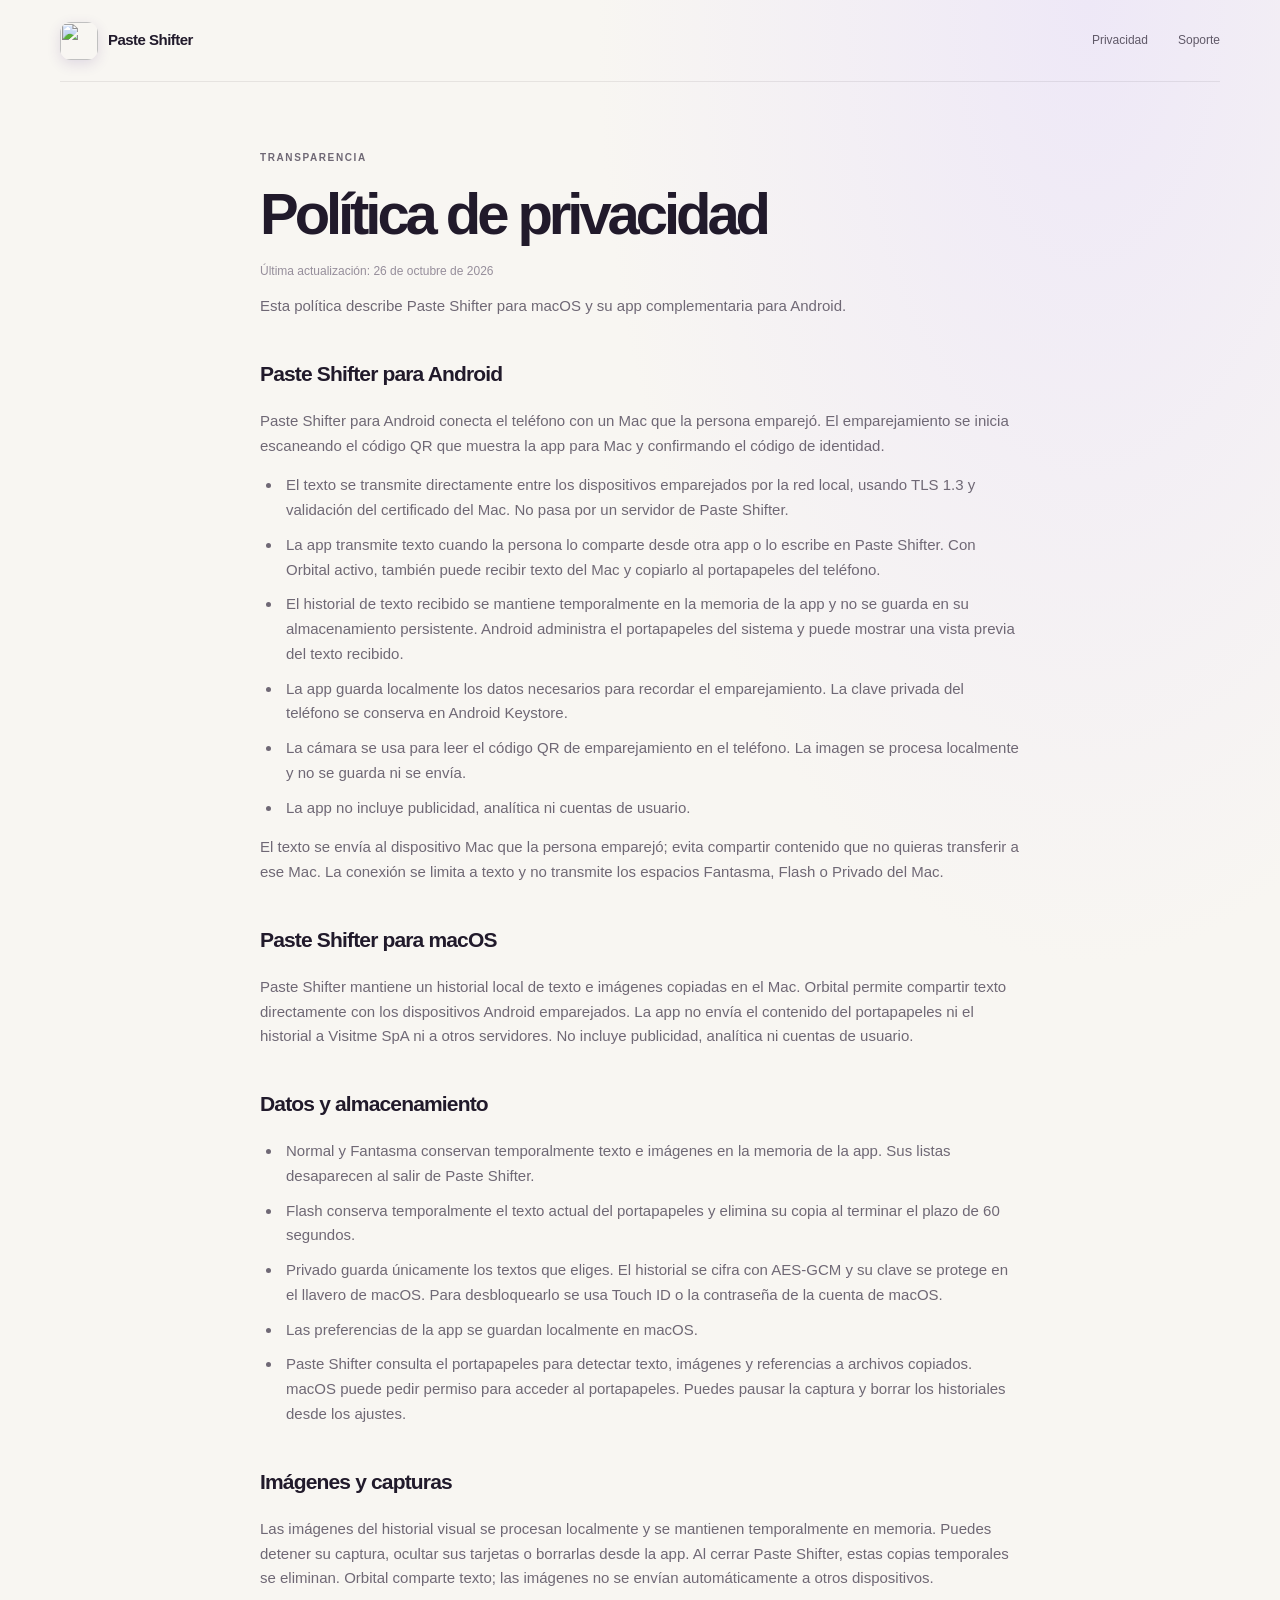
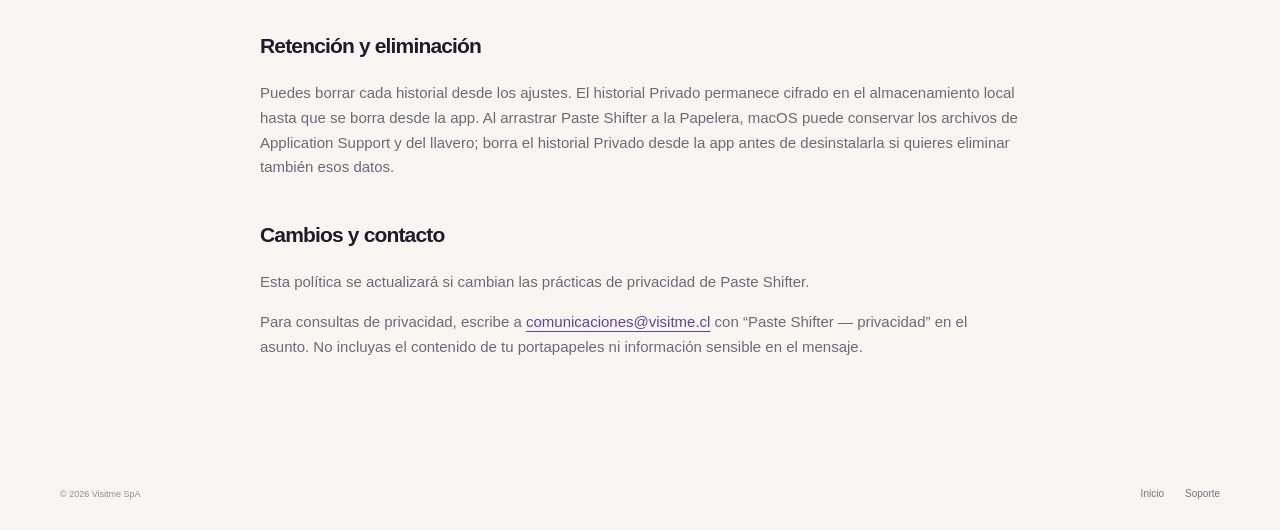
==== Store/Site/privacy.html @ 39680050 "Refresh landing with Orbital and visual clipboard features" ====
<!doctype html>
<html lang="es">
<head>
  <meta charset="utf-8">
  <meta name="viewport" content="width=device-width, initial-scale=1">
  <meta name="description" content="Política de privacidad de Paste Shifter para macOS y Android.">
  <title>Privacidad — Paste Shifter</title>
  <link rel="stylesheet" href="legacy.css">
</head>
<body>
  <header class="shell nav"><a class="brand" href="./"><img src="assets/paste-shifter-icon.png" alt="" width="38" height="38"><span>Paste Shifter</span></a><nav aria-label="Navegación principal"><a href="privacy.html" aria-current="page">Privacidad</a><a href="support.html">Soporte</a></nav></header>
  <main class="shell document">
    <p class="eyebrow">Transparencia</p>
    <h1>Política de privacidad</h1>
    <p class="updated">Última actualización: 26 de octubre de 2026</p>
    <p>Esta política describe Paste Shifter para macOS y su app complementaria para Android.</p>
    <h2>Paste Shifter para Android</h2>
    <p>Paste Shifter para Android conecta el teléfono con un Mac que la persona emparejó. El emparejamiento se inicia escaneando el código QR que muestra la app para Mac y confirmando el código de identidad.</p>
    <ul>
      <li>El texto se transmite directamente entre los dispositivos emparejados por la red local, usando TLS 1.3 y validación del certificado del Mac. No pasa por un servidor de Paste Shifter.</li>
      <li>La app transmite texto cuando la persona lo comparte desde otra app o lo escribe en Paste Shifter. Con Orbital activo, también puede recibir texto del Mac y copiarlo al portapapeles del teléfono.</li>
      <li>El historial de texto recibido se mantiene temporalmente en la memoria de la app y no se guarda en su almacenamiento persistente. Android administra el portapapeles del sistema y puede mostrar una vista previa del texto recibido.</li>
      <li>La app guarda localmente los datos necesarios para recordar el emparejamiento. La clave privada del teléfono se conserva en Android Keystore.</li>
      <li>La cámara se usa para leer el código QR de emparejamiento en el teléfono. La imagen se procesa localmente y no se guarda ni se envía.</li>
      <li>La app no incluye publicidad, analítica ni cuentas de usuario.</li>
    </ul>
    <p>El texto se envía al dispositivo Mac que la persona emparejó; evita compartir contenido que no quieras transferir a ese Mac. La conexión se limita a texto y no transmite los espacios Fantasma, Flash o Privado del Mac.</p>
    <h2>Paste Shifter para macOS</h2>
    <p>Paste Shifter mantiene un historial local de texto e imágenes copiadas en el Mac. Orbital permite compartir texto directamente con los dispositivos Android emparejados. La app no envía el contenido del portapapeles ni el historial a Visitme SpA ni a otros servidores. No incluye publicidad, analítica ni cuentas de usuario.</p>
    <h2>Datos y almacenamiento</h2>
    <ul>
      <li>Normal y Fantasma conservan temporalmente texto e imágenes en la memoria de la app. Sus listas desaparecen al salir de Paste Shifter.</li>
      <li>Flash conserva temporalmente el texto actual del portapapeles y elimina su copia al terminar el plazo de 60 segundos.</li>
      <li>Privado guarda únicamente los textos que eliges. El historial se cifra con AES-GCM y su clave se protege en el llavero de macOS. Para desbloquearlo se usa Touch ID o la contraseña de la cuenta de macOS.</li>
      <li>Las preferencias de la app se guardan localmente en macOS.</li>
      <li>Paste Shifter consulta el portapapeles para detectar texto, imágenes y referencias a archivos copiados. macOS puede pedir permiso para acceder al portapapeles. Puedes pausar la captura y borrar los historiales desde los ajustes.</li>
    </ul>
    <h2>Imágenes y capturas</h2><p>Las imágenes del historial visual se procesan localmente y se mantienen temporalmente en memoria. Puedes detener su captura, ocultar sus tarjetas o borrarlas desde la app. Al cerrar Paste Shifter, estas copias temporales se eliminan. Orbital comparte texto; las imágenes no se envían automáticamente a otros dispositivos.</p><h2>Retención y eliminación</h2>
    <p>Puedes borrar cada historial desde los ajustes. El historial Privado permanece cifrado en el almacenamiento local hasta que se borra desde la app. Al arrastrar Paste Shifter a la Papelera, macOS puede conservar los archivos de Application Support y del llavero; borra el historial Privado desde la app antes de desinstalarla si quieres eliminar también esos datos.</p>
    <h2>Cambios y contacto</h2>
    <p>Esta política se actualizará si cambian las prácticas de privacidad de Paste Shifter.</p>
    <p>Para consultas de privacidad, escribe a <a href="mailto:comunicaciones@visitme.cl?subject=Paste%20Shifter%20%E2%80%94%20privacidad">comunicaciones@visitme.cl</a> con “Paste Shifter — privacidad” en el asunto. No incluyas el contenido de tu portapapeles ni información sensible en el mensaje.</p>
  </main>
  <footer class="shell footer"><span>© 2026 Visitme SpA</span><span><a href="./">Inicio</a><a href="support.html">Soporte</a></span></footer>
</body>
</html>
---- Store/Site/legacy.css ----
:root{color-scheme:light;--paper:#f8f6f2;--paper-deep:#f0ede7;--ink:#211a2b;--muted:#6e6875;--line:#241a2b16;--purple:#7252c7;--purple-light:#eee8fb;--night:#171324;--serif:Georgia,"Times New Roman",serif;--sans:-apple-system,BlinkMacSystemFont,"Segoe UI",sans-serif;--display:-apple-system,BlinkMacSystemFont,"Segoe UI",sans-serif}
*{box-sizing:border-box}html{scroll-behavior:smooth;scroll-padding-top:90px;overflow-x:clip}body{margin:0;background:var(--paper);color:var(--ink);font:15px/1.65 var(--sans);-webkit-font-smoothing:antialiased}a{color:inherit;text-underline-offset:4px}.shell{width:min(100% - 56px,1160px);margin-inline:auto}
.home-page{overflow-x:clip;background:radial-gradient(ellipse at 88% 9%,#ebe3f681 0,transparent 32%),var(--paper)}.nav{height:82px;display:flex;align-items:center;justify-content:space-between;border-bottom:1px solid var(--line)}.brand,.footer-brand{display:flex;align-items:center;gap:10px;text-decoration:none;font-size:15px;font-weight:700;letter-spacing:-.035em}.brand img{border-radius:11px;box-shadow:0 4px 14px #4c2b7d24}.nav nav{display:flex;align-items:center;gap:30px}.nav nav>a{font-size:12px;color:#605968;text-decoration:none;transition:color .2s}.nav nav>a:hover{color:var(--purple)}.nav .nav-button{padding:9px 15px;border:1px solid #2a183024;border-radius:999px;color:var(--ink);font-weight:600;background:#ffffff8a}.nav-button span{margin-left:8px;color:var(--purple)}
.hero{min-height:610px;display:grid;grid-template-columns:.9fr 1.1fr;align-items:center;gap:10px;padding-block:66px 75px}.hero-copy{position:relative;z-index:2;padding:15px 0 0 5px}.eyebrow{display:flex;align-items:center;gap:9px;margin:0 0 17px;color:#745e9b;font-size:10px;font-weight:700;letter-spacing:.16em;text-transform:uppercase}.eyebrow-dot{width:7px;height:7px;border-radius:50%;background:#987bd7;box-shadow:0 0 0 4px #987bd71c}h1,h2,h3,p{margin-top:0}h1{margin-bottom:22px;font-family:var(--display);font-size:clamp(54px,6vw,79px);line-height:.99;font-weight:600;letter-spacing:-.075em}h1 em,.section-intro h2 em,.how-heading h2 em,.privacy-copy h2 em,.final-inner h2 em{font-family:var(--serif);font-weight:400;letter-spacing:-.065em;color:var(--purple);font-style:italic}.hero-lead{max-width:410px;margin-bottom:27px;color:#6e6875;font-size:16px;line-height:1.75}.hero-actions{display:flex;align-items:center;gap:23px;flex-wrap:wrap}.primary-button{display:inline-flex;align-items:center;gap:22px;padding:13px 18px;border:0;border-radius:999px;background:#21192d;color:white;text-decoration:none;font-size:12px;font-weight:600;box-shadow:0 8px 22px #24133320;transition:transform .2s,box-shadow .2s}.primary-button:hover{transform:translateY(-2px);box-shadow:0 11px 26px #24133333}.primary-button span{color:#d5c2ff;font-size:16px;line-height:1}.compat{display:flex;align-items:center;gap:7px;color:#77717e;font-size:10px}.apple-mark{font-size:15px;color:#342b3b}.hero-note{display:flex;align-items:center;gap:9px;margin-top:42px;color:#8d8792;font-size:10px}.note-lock{display:grid;place-items:center;width:22px;height:22px;border:1px solid #7355b42d;border-radius:50%;color:#7559b3;font-size:12px}
.product-stage{position:relative;min-width:0;min-height:470px;display:grid;place-items:center;overflow:clip}.stage-glow{position:absolute;width:76%;height:78%;border-radius:50%;background:radial-gradient(ellipse,#d7c8f0b5 0, #e9dff276 38%,transparent 72%);filter:blur(16px)}.stage-orbit{position:absolute;left:50%;top:50%;border:1px solid #785bb424;border-radius:50%;pointer-events:none}.orbit-one{width:610px;height:312px;transform:translate(-50%,-50%) rotate(-18deg)}.orbit-two{width:530px;height:390px;transform:translate(-50%,-50%) rotate(53deg);border-color:#957bb21f}.product-window{position:relative;z-index:1;width:min(100%,650px);overflow:hidden;border:1px solid #ffffffc7;border-radius:15px;background:#fbfafc;box-shadow:0 35px 75px #3620522a,0 5px 18px #31224316,0 1px 3px #261b3024;transform:perspective(1300px) rotateY(-4deg) rotateX(1deg)}.window-top{height:45px;display:flex;align-items:center;padding:0 15px;border-bottom:1px solid #25193210;background:linear-gradient(#fff,#faf9fc)}.traffic-lights{display:flex;gap:6px}.traffic-lights i{display:block;width:8px;height:8px;border-radius:50%;background:#ff625a}.traffic-lights i:nth-child(2){background:#ffbd44}.traffic-lights i:nth-child(3){background:#00c94f}.window-title{margin-left:auto;color:#7e7785;font-size:10px;font-weight:600}.window-shortcut{margin-left:auto;padding:4px 7px;border:1px solid #2a1d3012;border-radius:6px;color:#8b8490;font-size:9px}.window-content{min-height:305px;display:grid;grid-template-columns:154px 1fr}.window-sidebar{position:relative;display:flex;flex-direction:column;gap:5px;padding:18px 10px 40px;border-right:1px solid #261b300e;background:linear-gradient(135deg,#f7f5f9,#f2eff6)}.sidebar-label{padding:0 9px 7px;color:#a29aa8;font-size:8px;font-weight:700;letter-spacing:.12em}.space-item{height:34px;display:flex;align-items:center;gap:9px;padding:0 8px;border-radius:8px;color:#6e6875;font-size:10px}.space-item.selected{background:#e9e2f5;color:#433158;font-weight:700}.space-count{margin-left:auto;color:#8a7b9b;font-size:8px}.space-icon{width:21px;height:21px;display:grid;place-items:center;flex:none;border-radius:7px;font-size:11px;font-weight:700}.normal-icon{color:#7651c6;background:#eae2f8}.ghost-icon{color:#5289aa;background:#e0f1f5}.flash-icon{color:#d18828;background:#fbefdc}.private-icon{color:#a9508d;background:#f8e4f0}.lock-small{margin-left:auto;color:#ae9cb9;font-size:10px}.sidebar-foot{position:absolute;bottom:14px;left:18px;display:flex;align-items:center;gap:6px;color:#9b95a0;font-size:8px}.online-indicator{width:5px;height:5px;border-radius:50%;background:#68b696}.history-panel{min-width:0;padding:19px 17px 11px}.history-heading{display:flex;align-items:center;justify-content:space-between;margin-bottom:13px}.history-kicker{color:#a59eaa;font-size:8px;font-weight:700;letter-spacing:.12em}.history-heading h2{display:flex;align-items:center;gap:8px;margin:3px 0 0;font-family:var(--display);font-size:19px;letter-spacing:-.05em}.count-pill{padding:2px 6px;border-radius:5px;background:#f0edf2;color:#8b8290;font:600 8px var(--sans);letter-spacing:0}.more-button{width:25px;height:25px;border:1px solid #2a1e3312;border-radius:7px;background:#fff;color:#8b8490;line-height:0;font-size:15px}.history-search{height:30px;display:flex;align-items:center;gap:8px;padding:0 9px;border:1px solid #25193210;border-radius:7px;background:#fff;color:#a29ba8;font-size:8px}.history-search>span:first-child{font-size:16px}.history-search kbd{margin-left:auto;padding:2px 4px;border:1px solid #24183212;border-radius:4px;color:#9c95a1;font:7px var(--sans)}.clip-list{display:flex;flex-direction:column;gap:3px;margin-top:9px}.clip-row{min-width:0;min-height:46px;display:flex;align-items:center;gap:9px;padding:6px 8px;border:1px solid transparent;border-radius:8px}.clip-row.active{border-color:#ddcff3;background:#f3eefb}.clip-type{width:21px;height:21px;display:grid;place-items:center;flex:none;border-radius:6px;font-size:8px;font-weight:700}.text-type{background:#f1eafa;color:#896bb7}.link-type{background:#e8f1f8;color:#5780a4}.code-type{background:#ecf2e9;color:#628658;font-size:7px}.clip-copy{min-width:0;flex:1}.clip-copy strong,.clip-copy span{display:block;overflow:hidden;text-overflow:ellipsis;white-space:nowrap}.clip-copy strong{color:#403847;font-size:9px;font-weight:600}.clip-copy span{margin-top:2px;color:#a29ba8;font-size:8px}.clip-time{flex:none;color:#aaa3ae;font-size:7px}.clip-key{display:grid;place-items:center;width:17px;height:17px;border-radius:5px;background:#7555b4;color:white;font-size:9px}.window-bottom{display:flex;justify-content:space-between;margin-top:7px;padding-top:9px;border-top:1px solid #261b300e;color:#a29ba8;font-size:7px}.keycap{display:inline-grid;place-items:center;min-width:15px;height:15px;margin-right:3px;border:1px solid #24183212;border-radius:4px;background:#fff;color:#7e7685;font-size:8px}.bottom-sep{padding-inline:4px}.window-disclaimer{padding:7px 12px;border-top:1px solid #2519320b;background:#faf9fb;color:#b0aab4;text-align:right;font-size:7px;letter-spacing:.04em}.stage-sticker{position:absolute;z-index:2;bottom:41px;left:-3px;display:flex;align-items:center;gap:10px;padding:10px 13px 10px 10px;border:1px solid #fff;border-radius:12px;background:#fffffff0;box-shadow:0 12px 30px #3521471b;transform:rotate(-5deg)}.stage-sticker img{border-radius:10px}.stage-sticker span{font-family:var(--serif);font-size:12px;line-height:1.25;color:#4e405d}.stage-caption{position:absolute;top:18px;right:2%;display:flex;align-items:center;gap:7px;color:#776a85;font-family:var(--serif);font-size:12px;font-style:italic;transform:rotate(4deg)}.caption-spark{color:#9275ca;font-size:15px}
.proof-strip{border-block:1px solid var(--line);background:#f2efe9}.proof-inner{min-height:66px;display:flex;align-items:center;gap:20px;color:#867e8a;font-size:9px;letter-spacing:.1em}.proof-inner>span:last-child{color:#5f5867;font-size:10px;letter-spacing:0}.proof-rule{width:40px;height:1px;background:#c3b8ca}
.spaces-section{padding-block:105px 112px}.section-intro{display:flex;align-items:flex-end;justify-content:space-between;gap:35px;margin-bottom:43px}.section-intro .eyebrow{margin-bottom:12px}.section-intro h2,.how-heading h2,.privacy-copy h2{margin-bottom:0;font-family:var(--display);font-size:clamp(36px,4.6vw,56px);font-weight:550;line-height:1.06;letter-spacing:-.07em}.section-intro>p{max-width:360px;margin:0 1% 3px 0;color:#77717d;font-size:13px;line-height:1.75}.space-grid{display:grid;grid-template-columns:repeat(4,1fr);gap:13px}.space-card{position:relative;min-height:330px;overflow:hidden;padding:19px 19px 18px;border:1px solid #241b2b14;border-radius:14px;background:#fdfcf9;box-shadow:0 5px 18px #24193306}.card-topline{display:flex;align-items:center;justify-content:space-between}.card-topline .space-icon{width:30px;height:30px;border-radius:9px;font-size:13px}.card-index{color:#9e97a1;font-size:8px;font-weight:600;letter-spacing:.1em}.space-card h3{margin:19px 0 4px;font-family:var(--display);font-size:21px;font-weight:600;letter-spacing:-.05em}.space-card>p{min-height:57px;margin:0;color:#837c89;font-size:10px;line-height:1.65}.mini-history{display:flex;flex-direction:column;gap:5px;margin-top:19px}.mini-row{min-width:0;display:flex;align-items:center;gap:7px;padding:8px 7px;border:1px solid #241b2b0d;border-radius:7px;background:#fff;color:#6e6774;font-size:8px}.mini-row b{width:16px;height:16px;display:grid;place-items:center;flex:none;border-radius:5px;background:#efe9f8;color:#8868bb;font-size:8px}.mini-row span{overflow:hidden;text-overflow:ellipsis;white-space:nowrap}.mini-row small{margin-left:auto;flex:none;color:#aaa3ae;font-size:7px}.mini-row.faded{opacity:.58}.card-ghost{background:linear-gradient(155deg,#f7fcfc,#f3f8f6)}.ghost-illustration{position:absolute;inset:auto 0 0;height:153px;overflow:hidden;background:radial-gradient(ellipse at 54% 91%,#d4edee 0,transparent 66%)}.ghost-orb{position:absolute;left:50%;top:50%;display:grid;place-items:center;border-radius:50%;transform:translate(-50%,-42%)}.orb-back{width:114px;height:114px;border:1px solid #a6d3d777;background:radial-gradient(circle at 34% 25%,#fff,#dceef0 52%,#c9e4e4);box-shadow:inset -10px -12px 26px #91bccb33,0 14px 28px #547b8c15}.orb-front{width:69px;height:69px;border:1px solid #ffffffbd;background:linear-gradient(140deg,#ffffff9c,#c8e8e9aa);color:#6494a0;font-size:27px;box-shadow:0 10px 28px #56828c22;backdrop-filter:blur(10px)}.ghost-trail{position:absolute;width:5px;height:5px;border-radius:50%;background:#82b6bd;opacity:.65}.trail-a{top:31px;left:31%}.trail-b{top:75px;right:22%;width:3px;height:3px}.card-flash{background:linear-gradient(155deg,#fffaf0,#fcf6e9)}.flash-clock{height:135px;display:flex;align-items:center;justify-content:center;gap:15px;margin-top:7px;background:radial-gradient(ellipse at 31% 53%,#f7e4bf94,transparent 54%)}.clock-ring{width:84px;height:84px;display:flex;flex-direction:column;align-items:center;justify-content:center;border:3px solid #e8c98f;border-right-color:#f5e9d4;border-radius:50%;box-shadow:0 0 0 6px #e8c98f20}.clock-ring span{font-family:var(--display);font-size:16px;font-weight:600;letter-spacing:-.04em;color:#5e4c34}.clock-ring small{color:#aa9676;font-size:7px}.clock-copy{display:flex;flex-direction:column;gap:5px;color:#9b815a;font-size:8px}.clock-copy b{color:#66543b;font-size:9px}.card-private{background:linear-gradient(155deg,#fcf7fc,#f7f0f7)}.private-vault{position:relative;display:flex;align-items:center;gap:10px;margin-top:24px;padding:13px 10px;border:1px solid #e8dbe8;border-radius:9px;background:#ffffffb5;box-shadow:0 8px 20px #49314708}.vault-lock{width:31px;height:31px;display:grid;place-items:center;border-radius:9px;background:#f4e7f1;color:#ae6398;font-size:17px}.private-vault b,.private-vault span{display:block}.private-vault b{color:#574356;font-size:8px}.private-vault span{margin-top:3px;color:#9e8d9d;font-size:7px;line-height:1.5}.vault-check{position:absolute;right:9px;top:9px;color:#78a68d;font-size:10px}
.how-section{padding-block:83px 91px;background:#efecf2}.how-inner{display:grid;grid-template-columns:.8fr 1.2fr;gap:90px;align-items:start}.how-heading{position:sticky;top:110px}.how-heading .eyebrow{margin-bottom:13px}.how-heading h2{font-size:clamp(34px,4vw,47px)}.steps{display:grid;grid-template-columns:1fr;gap:0}.steps article{position:relative;padding:1px 0 24px 43px;border-bottom:1px solid #281c3218}.steps article+article{padding-top:22px}.steps article:last-child{border-bottom:0}.step-num{position:absolute;left:0;top:0;color:#9c83c1;font:italic 15px var(--serif)}.steps article+article .step-num{top:22px}.steps h3{margin:0 0 4px;font-family:var(--display);font-size:15px;font-weight:650;letter-spacing:-.025em}.steps p{max-width:440px;margin:0;color:#79727f;font-size:11px}.steps kbd{padding:2px 5px;border:1px solid #d4cdd9;border-radius:4px;background:#f9f7fa;color:#5c5364;font:9px var(--sans)}
.privacy-section{min-height:430px;display:grid;grid-template-columns:1fr 1fr;align-items:center;gap:50px;padding-block:84px 88px}.privacy-art{position:relative;min-height:260px;display:grid;place-items:center}.privacy-aura{position:absolute;width:230px;height:230px;border-radius:50%;background:radial-gradient(circle,#dcd0f1,#eae4f584 52%,transparent 72%);filter:blur(5px)}.privacy-icon{position:relative;z-index:1;width:112px;height:112px;display:grid;place-items:center;border:1px solid #ffffffd9;border-radius:33px;background:linear-gradient(145deg,#a280e2,#633ca8 70%,#40225f);box-shadow:0 25px 55px #573a862e, inset 0 1px #ffffff84;transform:rotate(-8deg)}.privacy-icon span{color:white;font-size:53px;text-shadow:0 4px 17px #351e5570}.privacy-orbit{position:absolute;left:50%;top:50%;border:1px solid #9675c13b;border-radius:50%}.p-orbit-a{width:320px;height:120px;transform:translate(-50%,-50%) rotate(-25deg)}.p-orbit-b{width:295px;height:175px;transform:translate(-50%,-50%) rotate(43deg);border-color:#bdadd02b}.privacy-spark{position:absolute;color:#a485d2}.spark-a{top:22%;left:30%;font-size:17px}.spark-b{right:22%;bottom:23%;font-size:22px}.privacy-copy .eyebrow{margin-bottom:12px}.privacy-copy h2{font-size:clamp(37px,4vw,51px)}.privacy-copy>p:not(.eyebrow){max-width:450px;margin:17px 0;color:#756e7b;font-size:12px;line-height:1.8}.text-link{display:inline-flex;align-items:center;gap:9px;color:#5d4289;font-size:11px;font-weight:700;text-decoration:none}.text-link span{font-size:15px;transition:transform .2s}.text-link:hover span{transform:translate(2px,-2px)}
.final-section{position:relative;overflow:hidden;padding-block:72px 66px;background:radial-gradient(ellipse at 50% 110%,#5a3e8265,transparent 44%),#211a2d;color:white;text-align:center}.final-section:before,.final-section:after{position:absolute;content:"";width:370px;height:370px;border:1px solid #ffffff0c;border-radius:50%;pointer-events:none}.final-section:before{left:-185px;top:-190px}.final-section:after{right:-180px;bottom:-260px}.final-inner{position:relative;z-index:1;display:flex;flex-direction:column;align-items:center}.final-inner>img{margin-bottom:21px;border:1px solid #ffffff4a;border-radius:15px;box-shadow:0 9px 28px #0005}.final-inner .eyebrow{margin-bottom:11px;color:#c2abea}.final-inner h2{margin:0;font-family:var(--display);font-size:clamp(40px,5.5vw,64px);font-weight:550;line-height:1.04;letter-spacing:-.075em}.final-inner h2 em{color:#c1a4f3}.final-inner>p:not(.eyebrow){margin:14px 0 21px;color:#c2bbc9;font-size:12px}.final-inner .primary-button{background:#f9f6ff;color:#34234b;box-shadow:0 7px 20px #0002}.final-inner .primary-button span{color:#7750b6}.final-footnote{margin-top:20px;color:#aaa0b5;font-size:9px;letter-spacing:.04em}
.footer{min-height:72px;display:flex;align-items:center;justify-content:space-between;gap:20px;color:#918a96;font-size:9px}.footer-brand{color:#49414e;font-size:11px}.footer-brand img{border-radius:8px}.footer>span:last-child{display:flex;gap:21px}.footer a:not(.footer-brand){color:#77707d;font-size:10px;text-decoration:none}.footer a:hover{color:var(--purple)}kbd{padding:2px 5px;border:1px solid #ddd7e0;border-radius:4px;background:#fff;color:#554e5b;font:9px var(--sans)}
/* Privacy and support pages share the same paper palette and navigation. */
body:not(.home-page){color:var(--ink);background:radial-gradient(ellipse at 85% 0,#eee8f7 0,transparent 32%),var(--paper)}body:not(.home-page) .document{max-width:760px;min-height:calc(100vh - 160px);padding-block:68px 84px}body:not(.home-page) .document h1{margin-bottom:19px;font-family:var(--display);font-size:clamp(39px,6vw,58px);font-weight:600;line-height:1.03;letter-spacing:-.07em}body:not(.home-page) .document h2{margin-top:38px;font-family:var(--display);font-size:21px;letter-spacing:-.04em}body:not(.home-page) .document p,body:not(.home-page) .document li{color:#6f6875}body:not(.home-page) .updated{color:#968e9b!important;font-size:12px}body:not(.home-page) .document ul{padding-left:22px}body:not(.home-page) .document li{padding-left:4px;margin:10px 0}body:not(.home-page) .document a{color:#62458f}body:not(.home-page) .button{display:inline-block;margin:14px 0 4px;padding:12px 19px;border-radius:999px;background:#21192d;color:#fff;font-weight:600;text-decoration:none;box-shadow:0 8px 22px #24133320}body:not(.home-page) .callout{display:flex;gap:16px;align-items:center;margin:29px 0;padding:19px 21px;border:1px solid var(--line);border-radius:13px;background:#fff9}body:not(.home-page) .callout p{margin:0}body:not(.home-page) .nav .brand{font-size:15px}
@media(max-width:1000px){.hero{grid-template-columns:.82fr 1.18fr;gap:0}.product-stage{transform:scale(.92);transform-origin:center right}.product-window{width:min(100%,610px)}.space-grid{grid-template-columns:repeat(2,1fr)}.space-card{min-height:312px}.how-inner{gap:55px}}
@media(max-width:740px){.shell{width:min(100% - 36px,1160px)}.nav{height:70px}.nav nav{gap:15px}.nav nav>a{font-size:10px}.nav .nav-button{padding:7px 11px}.brand{font-size:13px}.brand img{width:32px;height:32px}.hero{grid-template-columns:1fr;padding-block:53px 52px}.hero-copy{padding-left:0}.hero-copy h1{font-size:clamp(56px,11vw,75px)}.hero-note{margin-top:28px}.product-stage{min-height:400px;margin:3px -12px -3px;transform:scale(.94);transform-origin:center}.product-window{width:min(100%,620px)}.stage-sticker{left:0;bottom:23px}.proof-inner{min-height:59px;gap:10px;font-size:7px}.proof-inner>span:last-child{font-size:8px}.spaces-section{padding-block:73px}.section-intro{display:block;margin-bottom:30px}.section-intro>p{max-width:460px;margin-top:15px}.space-card{min-height:300px}.how-section{padding-block:65px}.how-inner{grid-template-columns:1fr;gap:31px}.how-heading{position:static}.steps{padding-left:3px}.privacy-section{grid-template-columns:.8fr 1.2fr;gap:22px;padding-block:57px}.privacy-art{min-height:230px;transform:scale(.86)}.privacy-copy h2{font-size:clamp(34px,7vw,47px)}}
@media(max-width:520px){.shell{width:min(100% - 30px,1160px)}.nav nav{gap:12px}.nav nav>a{font-size:9px}.nav .nav-button{padding:6px 9px}.brand{gap:7px}.hero{padding-top:43px}.hero-copy h1{font-size:55px}.hero-lead{max-width:365px;font-size:14px}.hero-actions{gap:15px}.hero-note{margin-top:25px}.product-stage{min-height:326px;margin:0 -20px;transform:scale(.83)}.product-window{width:570px;max-width:none;transform:perspective(1300px) rotateY(-3deg) scale(.9)}.stage-sticker{left:15px;bottom:12px;transform:scale(.85) rotate(-5deg);transform-origin:left bottom}.stage-caption{right:8%;top:8px}.proof-inner{justify-content:center;flex-wrap:wrap;padding-block:13px}.proof-inner>span:first-child{width:100%;text-align:center}.proof-rule{display:none}.spaces-section{padding-block:61px}.section-intro h2,.how-heading h2{font-size:38px}.space-grid{gap:9px}.space-card{min-height:278px;padding:14px}.space-card h3{font-size:18px;margin-top:15px}.space-card>p{min-height:67px;font-size:9px}.card-index{font-size:7px}.mini-history{margin-top:13px}.mini-row{gap:5px;padding:6px 5px;font-size:7px}.mini-row small{font-size:6px}.ghost-illustration{height:125px}.flash-clock{gap:9px}.clock-ring{width:68px;height:68px}.clock-ring span{font-size:13px}.private-vault{gap:6px;margin-top:15px;padding:10px 7px}.vault-lock{width:26px;height:26px}.vault-check{right:6px;top:6px}.how-section{padding-block:53px}.steps h3{font-size:14px}.privacy-section{grid-template-columns:1fr;gap:7px;padding-block:48px}.privacy-art{min-height:195px;transform:scale(.72);margin-block:-10px}.privacy-copy{padding-bottom:8px}.privacy-copy h2{font-size:41px}.final-section{padding-block:57px 49px}.final-inner h2{font-size:47px}.footer{min-height:80px;flex-wrap:wrap;padding-block:16px}.footer>span:nth-child(2){order:3;width:100%}.footer>span:last-child{gap:15px}body:not(.home-page) .document{padding-block:47px 58px}}
@media(prefers-reduced-motion:reduce){html{scroll-behavior:auto}*,*::before,*::after{transition:none!important}}

/* Movement stays gentle and never blocks content. */
@keyframes hero-arrive{from{opacity:0;transform:translateY(18px)}to{opacity:1;transform:translateY(0)}}
@keyframes product-arrive{from{opacity:0;transform:perspective(1300px) rotateY(-4deg) rotateX(1deg) translateY(22px) scale(.985)}to{opacity:1;transform:perspective(1300px) rotateY(-4deg) rotateX(1deg) translateY(0) scale(1)}}
@keyframes soft-float{0%,100%{transform:translateY(0) rotate(-5deg)}50%{transform:translateY(-7px) rotate(-4deg)}}
@keyframes glow-breathe{0%,100%{opacity:.72;transform:scale(.97)}50%{opacity:1;transform:scale(1.04)}}
@keyframes orbit-drift{from{transform:translate(-50%,-50%) rotate(-18deg)}to{transform:translate(-50%,-50%) rotate(342deg)}}
.hero-copy{animation:hero-arrive .7s cubic-bezier(.2,.75,.25,1) both}.product-window{animation:product-arrive .9s .08s cubic-bezier(.2,.75,.25,1) both}.stage-glow{animation:glow-breathe 7s ease-in-out infinite}.stage-sticker{animation:soft-float 6s 1s ease-in-out infinite}.stage-caption{animation:hero-arrive .8s .35s both}
.motion-ready .reveal{opacity:0;transform:translateY(22px);transition:opacity .65s ease,transform .65s cubic-bezier(.2,.75,.25,1);transition-delay:var(--reveal-delay,0ms)}.motion-ready .reveal.is-visible{opacity:1;transform:translateY(0)}
.space-card{transition:transform .28s cubic-bezier(.2,.75,.25,1),box-shadow .28s,border-color .28s}.space-card:hover{transform:translateY(-5px);border-color:#7352a83d;box-shadow:0 16px 36px #24193312}.space-card:hover .orb-front{transform:translate(-50%,-46%);transition:transform .45s cubic-bezier(.2,.75,.25,1)}.space-card:hover .clock-ring{box-shadow:0 0 0 8px #e8c98f25;transition:box-shadow .4s}
@media(max-width:520px){.product-stage{min-height:clamp(285px,88vw,340px);margin:0 -15px;transform:none}.product-window{width:calc(100vw - 28px);max-width:none;transform:perspective(1300px) rotateY(-2deg)}.window-content{grid-template-columns:112px minmax(0,1fr)}.window-sidebar{padding:15px 7px 38px}.sidebar-label{padding-inline:6px;font-size:7px}.space-item{gap:6px;padding-inline:5px;font-size:9px}.space-item .space-icon{width:19px;height:19px}.history-panel{padding:14px 9px 9px}.history-search{gap:5px;padding-inline:7px}.clip-row{gap:6px;padding-inline:5px}.clip-copy strong{font-size:8px}.clip-copy span{font-size:7px}.window-shortcut{display:none}}
@media(max-width:400px){.nav nav{gap:10px}.nav nav>a:nth-child(1),.nav nav>a:nth-child(2){display:none}.nav nav>a{font-size:10px}.brand{font-size:12px}.hero-copy h1{font-size:50px}.space-grid{grid-template-columns:1fr}.space-card{min-height:275px;padding:18px}.space-card h3{font-size:20px}.space-card>p{min-height:45px;font-size:10px}.mini-row{font-size:8px}.mini-row small{font-size:7px}.ghost-illustration{height:135px}.private-vault{margin-top:17px;padding:12px}.flash-clock{height:126px}.window-content{grid-template-columns:100px minmax(0,1fr)}.window-sidebar{padding-inline:5px}.history-panel{padding-inline:7px}.history-heading h2{font-size:16px}.clip-type{width:18px;height:18px}.clip-time{display:none}.window-bottom{font-size:6px}.stage-sticker{left:10px}.stage-caption{right:4%;font-size:10px}.product-stage{min-height:285px}}
@media(prefers-reduced-motion:reduce){.hero-copy,.product-window,.stage-glow,.stage-sticker,.stage-caption{animation:none!important}.motion-ready .reveal,.motion-ready .reveal.is-visible{opacity:1;transform:none;transition:none}.space-card:hover,.space-card:hover .orb-front{transform:none}}

/* Real Ajustes capture: frame the app as the hero artwork, with a quiet violet halo. */
.product-stage{isolation:isolate;min-height:530px;margin:-14px -35px -4px -8px;padding:48px 18px 40px;overflow:hidden}
.product-stage::before{position:absolute;z-index:-2;inset:3% 1% 2%;content:"";border-radius:48% 52% 44% 56%;background:radial-gradient(ellipse at 55% 45%,#ded0fa 0, #eee8fb 35%,#f2edf8a6 56%,transparent 74%);filter:blur(7px)}
.product-stage::after{position:absolute;z-index:-1;inset:8% 5% 7%;content:"";border:1px solid #876cb32a;border-radius:48% 52% 44% 56%;transform:rotate(-12deg);pointer-events:none}
.stage-glow{width:84%;height:78%;background:radial-gradient(ellipse,#bca6eb70 0,#e2d8f888 42%,transparent 73%);filter:blur(24px)}
.stage-orbit{border-color:#795bb42c}.orbit-one{width:700px;height:390px}.orbit-two{width:570px;height:480px;border-color:#aa91d22b}
.capture-frame{position:relative;z-index:1;width:min(100%,650px);overflow:hidden;border:1px solid #fff;border-radius:18px;background:#fff;box-shadow:0 42px 95px #29183d35,0 12px 30px #35204e1b,0 2px 5px #24193320;transform:perspective(1500px) rotateY(-3deg) rotateX(1deg);animation:product-arrive .9s .08s cubic-bezier(.2,.75,.25,1) both}
.capture-frame::after{position:absolute;inset:0;content:"";border:1px solid #ffffff70;border-radius:inherit;pointer-events:none}
.settings-capture{display:block;width:100%;height:auto;aspect-ratio:1/1;object-fit:cover;object-position:center;transition:transform .7s cubic-bezier(.2,.75,.25,1)}
.product-stage:hover .settings-capture{transform:scale(1.018)}
.stage-sticker{bottom:27px;left:-1px;gap:9px;padding:9px 13px 9px 9px;border-radius:14px;box-shadow:0 16px 38px #35214726;transform:rotate(-4deg)}
.stage-sticker img{width:42px;height:42px}.stage-sticker span{font-size:12px}
.stage-caption{top:14px;right:3%;z-index:2;padding:9px 13px;border:1px solid #ffffffd9;border-radius:999px;background:#fffD;box-shadow:0 8px 25px #39225612;backdrop-filter:blur(12px);font-size:11px;transform:rotate(2deg)}
@keyframes capture-arrive{from{opacity:0;transform:perspective(1500px) rotateY(-3deg) translateY(24px) scale(.985)}to{opacity:1;transform:perspective(1500px) rotateY(-3deg) translateY(0) scale(1)}}
.capture-frame{animation-name:capture-arrive}
@media(max-width:1000px){.product-stage{margin-inline:-18px;padding-inline:14px}.capture-frame{width:min(100%,610px)}}
@media(max-width:740px){.product-stage{min-height:clamp(430px,86vw,590px);margin:0 -14px;padding:42px 16px 38px;transform:none}.capture-frame{width:min(100%,620px)}.stage-sticker{left:1%;bottom:14px}.stage-caption{top:6px;right:4%}}
@media(max-width:520px){.product-stage{min-height:clamp(330px,94vw,445px);margin:0 -16px;padding:35px 12px 33px;transform:none}.capture-frame{width:100%;border-radius:13px;transform:none}.settings-capture{aspect-ratio:1/1;object-position:center}.stage-caption{top:0;right:7%;padding:6px 9px;font-size:9px}.stage-sticker{left:5%;bottom:3px;padding:7px 10px 7px 7px}.stage-sticker img{width:34px;height:34px}.stage-sticker span{font-size:10px}.stage-orbit{max-width:140vw}}
@media(prefers-reduced-motion:reduce){.capture-frame,.product-stage:hover .settings-capture{animation:none!important;transition:none!important;transform:none}}
.capture-titlebar{height:38px;display:grid;grid-template-columns:1fr auto 1fr;align-items:center;padding:0 13px;border-bottom:1px solid #241a2b12;background:linear-gradient(#fff,#faf9fc);color:#756e7d;font-size:10px;font-weight:600;letter-spacing:.01em}
.capture-lights{display:flex;gap:6px}.capture-lights i{width:9px;height:9px;border-radius:50%;background:#ff625a}.capture-lights i:nth-child(2){background:#ffbd44}.capture-lights i:nth-child(3){background:#00c94f}.capture-titlebar kbd{justify-self:end;padding:3px 7px;border-color:#24183216;border-radius:6px;background:#fff;color:#827989;font:9px var(--sans)}
@media(max-width:520px){.capture-titlebar{height:32px;padding-inline:10px}.capture-lights{gap:4px}.capture-lights i{width:7px;height:7px}.capture-titlebar kbd{font-size:8px}}

/* Product gallery: real widget cutouts, framed with the palette of each space. */
.spaces-section{padding-block:104px 120px}
.section-intro{margin-bottom:38px}
.section-intro>p{max-width:395px}
.space-grid{grid-template-columns:repeat(3,minmax(0,1fr));gap:16px}
.space-card{min-height:376px;padding:22px 22px 19px;border-radius:18px;box-shadow:0 12px 36px #24193308}
.space-card h3{margin-top:20px;font-size:24px}
.space-card>p{min-height:62px;font-size:12px;line-height:1.7}
.mode-art{position:relative;isolation:isolate;height:126px;display:grid;place-items:center;overflow:hidden;margin:14px -9px 0;border:1px solid #fff9;border-radius:13px;background:#ffffff65}
.mode-art::before,.mode-art::after{position:absolute;z-index:-1;content:"";border-radius:50%;filter:blur(2px);pointer-events:none}
.mode-art::before{width:185px;height:100px;left:9%;top:15%;background:#ffffff77}
.mode-art::after{width:170px;height:100px;right:6%;bottom:-31%;background:#ffffff78}
.mode-art img{display:block;width:calc(100% - 22px);max-width:390px;height:auto;filter:drop-shadow(0 10px 12px #2a24302b);transition:transform .5s cubic-bezier(.2,.75,.25,1),filter .5s}
.space-card:hover .mode-art img{transform:translateY(-3px) scale(1.025);filter:drop-shadow(0 14px 16px #2a243036)}
.card-normal{background:linear-gradient(145deg,#f5f8ef,#f4f0f6 78%)}
.card-ghost{background:linear-gradient(145deg,#f6f1fb,#eef5f5)}
.card-flash{background:linear-gradient(145deg,#fbf4e8,#f0f4ed)}
.card-private{background:linear-gradient(145deg,#f8f1f8,#f2edf8)}
.card-settings{background:linear-gradient(145deg,#eff5f4,#f3eff8)}
.card-normal .mode-art{background:linear-gradient(115deg,#eaf1e1bb,#efe8f6bb)}
.card-ghost .mode-art{background:linear-gradient(115deg,#eee3f7bb,#e2eff0bb)}
.card-flash .mode-art{background:linear-gradient(115deg,#f7e8cdbb,#e7eee0bb)}
.art-caption{display:block;margin:13px 1px 0;color:#716b78;font-size:10px;letter-spacing:.015em}
.card-normal .art-caption{color:#718a72}.card-ghost .art-caption{color:#8b68b5}.card-flash .art-caption{color:#a17b39}.card-private .art-caption{color:#8c668d}.card-settings .art-caption{color:#718b8c}
.private-vault{margin-top:18px;padding:15px 13px;border-color:#e8dbe8;background:#ffffffa8}
.vault-lock{width:38px;height:38px;border-radius:12px;background:#f5e3f2;color:#d34c83;font-size:19px}
.private-vault b{font-size:10px}.private-vault span{font-size:9px}
.settings-icon{background:#e2eeee;color:#56838a}
.settings-art{position:relative;height:190px;overflow:hidden;margin:15px -9px -1px;border:1px solid #fff;border-radius:12px 12px 5px 5px;background:#fff;box-shadow:0 12px 28px #26394218}
.settings-art img{display:block;width:100%;height:auto;object-fit:cover;object-position:top center;transition:transform .7s cubic-bezier(.2,.75,.25,1)}
.space-card:hover .settings-art img{transform:translateY(-5px)}
.card-settings{overflow:hidden}
.card-settings .art-caption{position:relative;z-index:1;margin-top:10px}
.card-private{background:linear-gradient(145deg,#f5eef8,#f2edf8 60%,#efeaf7)}
.vault-concept{position:relative;isolation:isolate;height:140px;display:grid;place-items:center;overflow:hidden;margin:12px -8px 0;border:1px solid #fff9;border-radius:14px;background:radial-gradient(ellipse at 50% 54%,#e5d7ef 0,#e9e0f1 37%,#f0eaf5 73%)}
.vault-halo{position:absolute;z-index:-1;width:118px;height:118px;border-radius:50%;background:radial-gradient(circle,#d5c0e8 0,#dfd1ed8c 56%,transparent 73%);filter:blur(5px);animation:vault-breathe 6s ease-in-out infinite}
.vault-orbit{position:absolute;left:50%;top:50%;width:230px;height:80px;border:1px solid #9f7cba3d;border-radius:50%;pointer-events:none}
.vault-orbit-a{transform:translate(-50%,-50%) rotate(-19deg)}.vault-orbit-b{width:190px;height:105px;border-color:#c19bc12b;transform:translate(-50%,-50%) rotate(38deg)}
.vault-emblem{position:relative;width:66px;height:66px;display:grid;place-items:center;border:1px solid #ffffffd9;border-radius:20px;background:linear-gradient(145deg,#fff,#f7f0fa);box-shadow:0 13px 28px #51315d24,inset 0 1px #fff;transform:rotate(-5deg)}
.vault-emblem img{width:39px;height:39px;border-radius:11px;box-shadow:0 4px 12px #56397838}
.vault-emblem svg{position:absolute;right:-14px;bottom:-12px;width:31px;height:34px;overflow:visible;fill:#b86b9c;stroke:#fff;stroke-width:2;stroke-linecap:round;stroke-linejoin:round;filter:drop-shadow(0 3px 5px #58344c38)}
.vault-emblem svg path:first-child{fill:#bd6c9e}.vault-emblem svg rect{fill:#754f83;stroke:#fff}.vault-emblem svg path:last-child{fill:none}
.vault-tag{position:absolute;display:inline-flex;align-items:center;gap:5px;padding:5px 9px;border:1px solid #ffffffd9;border-radius:999px;background:#ffffffcf;box-shadow:0 5px 14px #3b27420d;color:#73547b;font-size:8px;font-weight:650;letter-spacing:.02em;backdrop-filter:blur(8px)}
.vault-tag-local{left:12px;bottom:12px}.vault-tag-touch{right:12px;top:12px;color:#97647f}
.card-private .art-caption{color:#816888}
@keyframes vault-breathe{0%,100%{transform:scale(.94);opacity:.75}50%{transform:scale(1.06);opacity:1}}
@media(max-width:1000px){.space-grid{grid-template-columns:repeat(2,minmax(0,1fr))}.space-card{min-height:360px}.card-settings{grid-column:auto}}
@media(max-width:620px){.spaces-section{padding-block:70px 78px}.space-grid{grid-template-columns:minmax(0,1fr);gap:13px}.space-card{min-height:0;padding:19px}.space-card>p{min-height:0;margin-bottom:2px}.mode-art{height:clamp(108px,32vw,150px);margin-top:13px}.mode-art img{width:min(calc(100% - 24px),450px)}.settings-art{height:clamp(170px,58vw,250px)}.settings-art img{width:100%}.art-caption{margin-top:10px}.private-vault{max-width:390px}}
@media(prefers-reduced-motion:reduce){.mode-art img,.settings-art img{transition:none!important}.vault-halo{animation:none!important}.space-card:hover .mode-art img,.space-card:hover .settings-art img{transform:none}}
/* Privado por diseño: el icono flota en una órbita lenta, como suspendido. */
.privacy-icon{animation:privacy-float 5.2s ease-in-out infinite;will-change:transform}
.p-orbit-a{animation:privacy-orbit-a 24s linear infinite}
.p-orbit-b{animation:privacy-orbit-b 32s linear infinite}
@keyframes privacy-float{0%,100%{transform:translate3d(0,0,0) rotate(-8deg)}50%{transform:translate3d(0,-11px,0) rotate(-5deg)}}
@keyframes privacy-orbit-a{from{transform:translate(-50%,-50%) rotate(-25deg)}to{transform:translate(-50%,-50%) rotate(335deg)}}
@keyframes privacy-orbit-b{from{transform:translate(-50%,-50%) rotate(43deg)}to{transform:translate(-50%,-50%) rotate(-317deg)}}
@media(prefers-reduced-motion:reduce){.privacy-icon,.p-orbit-a,.p-orbit-b{animation:none!important;will-change:auto}}

/* Support page: same quiet violet language as the home page, with clearer contact actions. */
.support-page{overflow-x:clip;background:radial-gradient(ellipse at 83% 4%,#ebe3f681 0,transparent 31%),var(--paper)}
.support-layout{max-width:1160px;min-height:calc(100vh - 154px);padding-block:66px 94px}
.support-hero{position:relative;display:grid;grid-template-columns:1fr .8fr;align-items:center;min-height:435px;gap:60px;padding:27px 7% 42px;border:1px solid #241a2b12;border-radius:26px;background:linear-gradient(115deg,#fffdf9d9,#f5effb99);box-shadow:0 20px 60px #3922560b;overflow:hidden}
.support-hero::before{position:absolute;inset:auto -90px -190px auto;width:470px;height:470px;content:"";border:1px solid #876cb329;border-radius:50%;transform:rotate(-18deg);pointer-events:none}
.support-hero-copy{position:relative;z-index:1}.support-hero .eyebrow{margin-bottom:18px}.support-hero h1{margin-bottom:20px;font-size:clamp(50px,6vw,76px)}
.support-hero h1 em,.support-section-heading h2 em{color:var(--purple);font-family:var(--serif);font-weight:400;font-style:italic;letter-spacing:-.065em}
.support-hero .lead{max-width:415px;margin-bottom:26px;color:#6e6875;font-size:16px;line-height:1.75}
.support-cta{gap:20px;background:#21192d!important;color:#fff!important;box-shadow:0 10px 25px #24133324}.support-cta span{color:#d5c2ff}.support-cta:hover{background:#302044!important}
.support-note{display:flex;align-items:center;gap:8px;margin:24px 0 0;color:#8d8792!important;font-size:10px!important}.support-note>span{color:#795bb4;font-size:13px}.support-note a{color:#62458f!important}
.support-art{position:relative;display:grid;place-items:center;min-height:330px}.support-art::before{position:absolute;width:270px;height:270px;content:"";border-radius:50%;background:radial-gradient(circle,#d8c7f08c 0,#eee7f888 52%,transparent 72%);filter:blur(9px)}
.support-art-orbit{position:absolute;left:50%;top:50%;width:350px;height:145px;border:1px solid #876cb338;border-radius:50%;transform:translate(-50%,-50%) rotate(-17deg)}.support-art-orbit-b{width:250px;height:270px;border-color:#b298d02c;transform:translate(-50%,-50%) rotate(37deg)}
.support-art-card{position:relative;display:flex;flex-direction:column;align-items:flex-start;width:225px;padding:22px;border:1px solid #ffffffdd;border-radius:20px;background:#fffffff0;box-shadow:0 24px 50px #39225620;transform:rotate(4deg)}.support-art-card img{margin-bottom:25px;border-radius:16px;box-shadow:0 7px 18px #4c2b7d24}.support-art-kicker{color:#957db3;font-size:8px;font-weight:700;letter-spacing:.15em}.support-art-card strong{margin-top:8px;color:#3d3049;font-family:var(--serif);font-size:21px;font-weight:400;line-height:1.2}.support-art-status{display:flex;align-items:center;gap:6px;margin-top:22px;color:#8b8491;font-size:9px}.support-art-status i{width:6px;height:6px;border-radius:50%;background:#68b696;box-shadow:0 0 0 4px #68b6961c}
.support-content{padding-top:100px}.support-section-heading{display:flex;align-items:flex-end;justify-content:space-between;margin-bottom:34px}.support-section-heading .eyebrow{margin-bottom:11px}.support-section-heading h2{margin:0;font-family:var(--display);font-size:clamp(38px,4.6vw,56px);font-weight:550;line-height:1.06;letter-spacing:-.07em}.support-cards{display:grid;grid-template-columns:repeat(2,1fr);gap:16px}.support-card{position:relative;min-height:245px;padding:27px 28px;border:1px solid #241a2b12;border-radius:18px;background:#fdfcf9;box-shadow:0 12px 36px #24193308}.support-card-private{background:linear-gradient(145deg,#f8f1f8,#f0ebf8)}.support-card-index{color:#9a85b8;font-size:10px;font-weight:700;letter-spacing:.12em}.support-card h2{margin:18px 0 11px;font-family:var(--display);font-size:23px;letter-spacing:-.045em}.support-card p{color:#716a78;font-size:12px;line-height:1.75}.support-card .text-link{display:inline-flex;align-items:center;gap:8px;margin-top:7px;color:#62458f;text-decoration:none;font-size:11px;font-weight:600}.support-card .text-link span{font-size:15px}.support-content .callout{align-items:flex-start;max-width:none;margin:20px 0 0;padding:18px 21px;border-color:#d9ccea;background:#f1eafb99}.support-content .callout p{color:#6c6277;font-size:11px}.callout-icon{display:grid;place-items:center;flex:none;width:27px;height:27px;border:1px solid #bda7d655;border-radius:50%;color:#795bb4;font-size:13px}
@media(max-width:740px){.support-layout{padding-block:42px 68px}.support-hero{grid-template-columns:1fr;gap:12px;padding:37px 28px 29px}.support-hero h1{font-size:clamp(49px,12vw,68px)}.support-art{min-height:280px;margin-top:-7px}.support-content{padding-top:70px}.support-section-heading{display:block;margin-bottom:26px}.support-cards{grid-template-columns:1fr}}
@media(max-width:520px){.support-layout{width:min(100% - 30px,1160px)}.support-hero{padding-inline:21px;border-radius:19px}.support-hero .lead{font-size:14px}.support-art{min-height:250px}.support-art-orbit{width:290px}.support-art-card{width:205px;padding:19px}.support-art-card strong{font-size:19px}.support-content{padding-top:58px}.support-section-heading h2{font-size:39px}.support-card{min-height:0;padding:23px 21px}.support-content .callout{padding:15px 16px}}
@media(prefers-reduced-motion:reduce){.support-art-card{transform:none}}
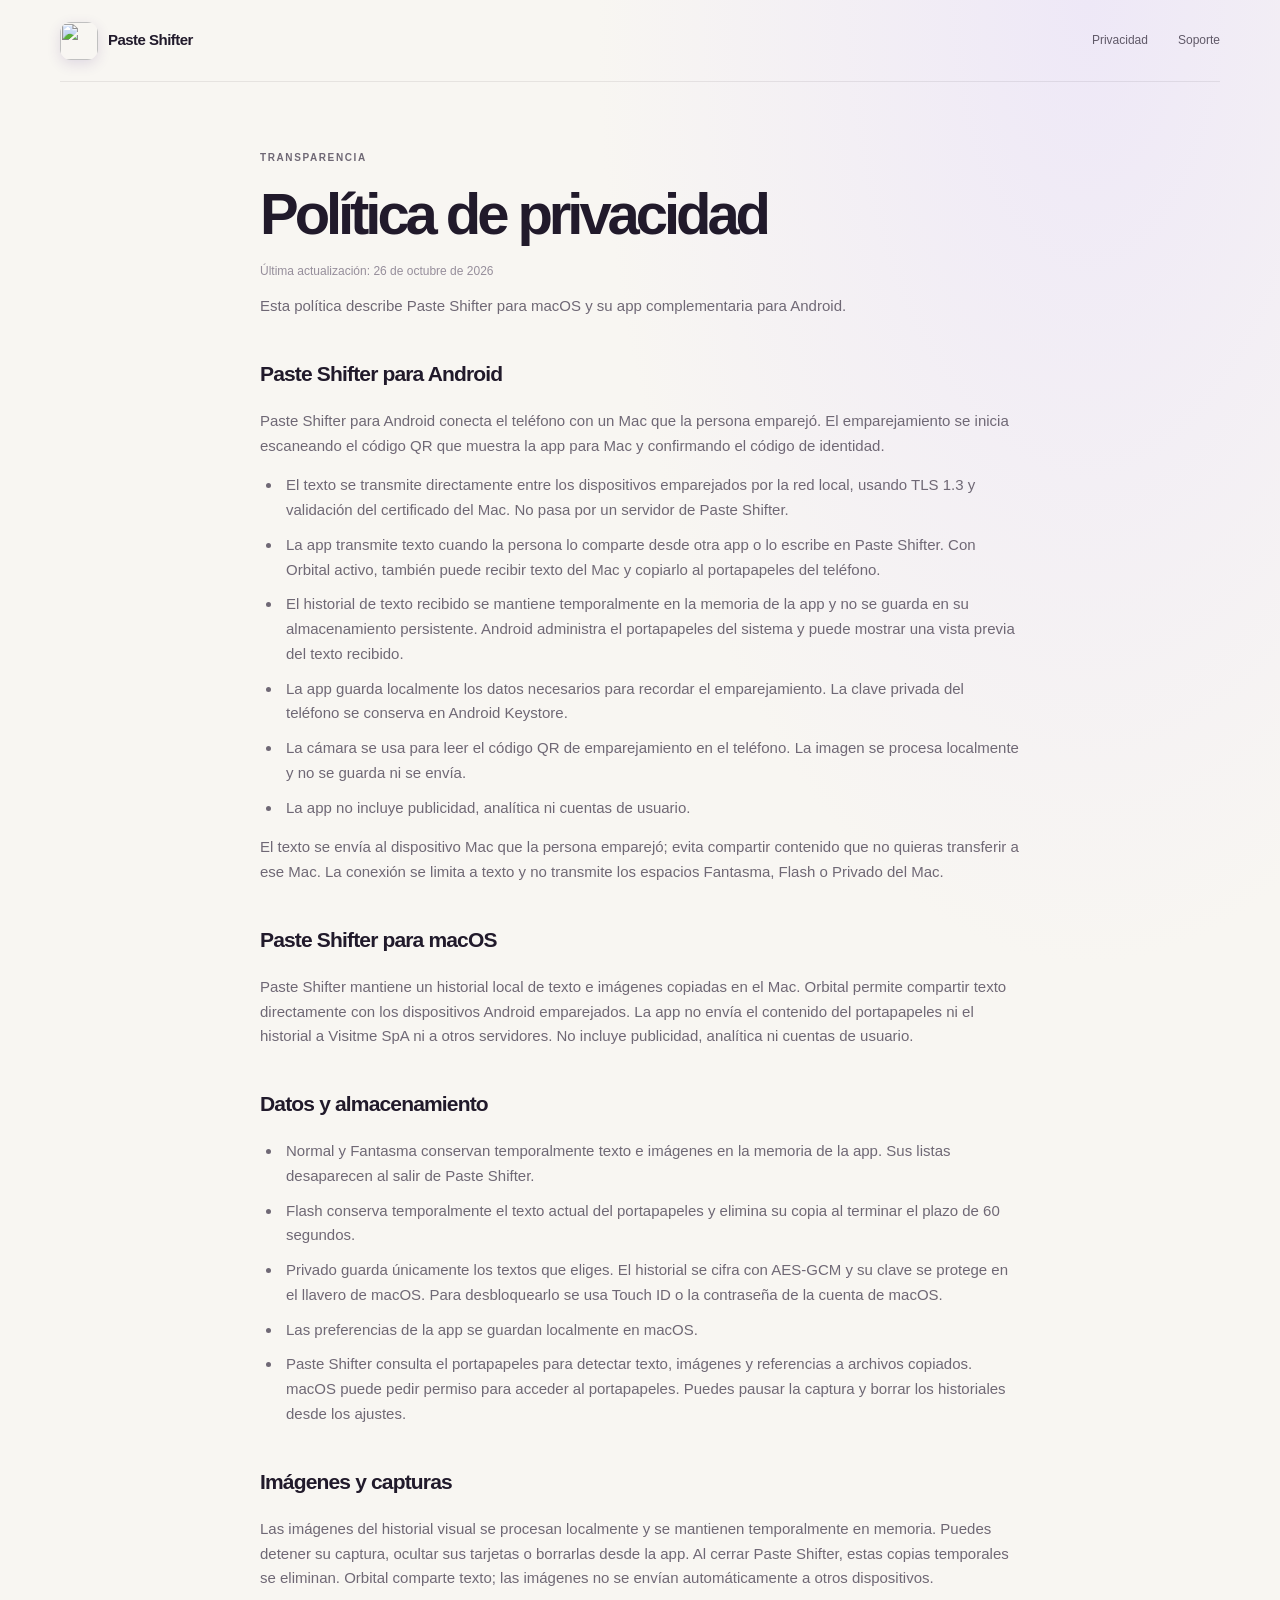
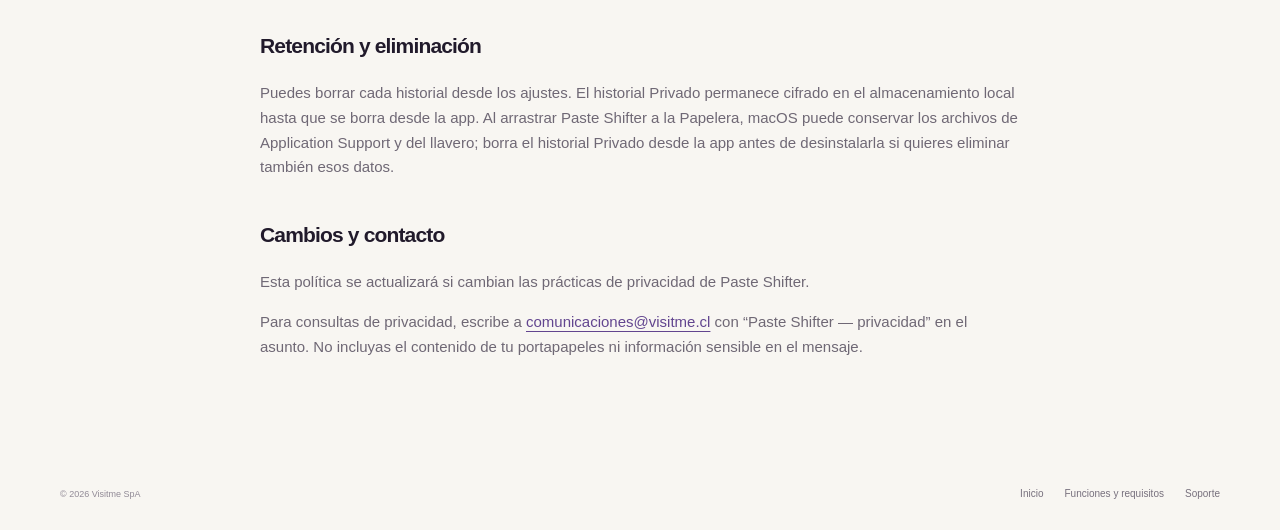
==== commit ab88aa26: "Add site indexing, factual documentation, and social metadata" ====
--- a/Store/Site/privacy.html
+++ b/Store/Site/privacy.html
@@ -6,6 +6,42 @@
   <meta name="description" content="Política de privacidad de Paste Shifter para macOS y Android.">
   <title>Privacidad — Paste Shifter</title>
   <link rel="stylesheet" href="legacy.css">
+
+<link rel="canonical" href="https://pasteshifter.bastianhidalgo.cl/privacy.html">
+<meta name="robots" content="index,follow,max-image-preview:large">
+<meta property="og:type" content="website">
+<meta property="og:site_name" content="Paste Shifter">
+<meta property="og:locale" content="es_CL">
+<meta property="og:title" content="Privacidad — Paste Shifter">
+<meta property="og:description" content="Política de privacidad de Paste Shifter para macOS y Android.">
+<meta property="og:url" content="https://pasteshifter.bastianhidalgo.cl/privacy.html">
+<meta property="og:image" content="https://pasteshifter.bastianhidalgo.cl/assets/social-card.png">
+<meta property="og:image:secure_url" content="https://pasteshifter.bastianhidalgo.cl/assets/social-card.png">
+<meta property="og:image:type" content="image/png">
+<meta property="og:image:width" content="1200">
+<meta property="og:image:height" content="630">
+<meta property="og:image:alt" content="Paste Shifter: Tu portapapeles. Siempre a mano. Mac y Android conectados con Orbital.">
+<meta name="twitter:card" content="summary_large_image">
+<meta name="twitter:title" content="Privacidad — Paste Shifter">
+<meta name="twitter:description" content="Política de privacidad de Paste Shifter para macOS y Android.">
+<meta name="twitter:image" content="https://pasteshifter.bastianhidalgo.cl/assets/social-card.png">
+<meta name="twitter:image:alt" content="Paste Shifter: historial del portapapeles en Mac y conexión Orbital con Android.">
+<script type="application/ld+json">{
+  "@context": "https://schema.org",
+  "@type": "WebPage",
+  "@id": "https://pasteshifter.bastianhidalgo.cl/privacy.html#webpage",
+  "url": "https://pasteshifter.bastianhidalgo.cl/privacy.html",
+  "name": "Privacidad — Paste Shifter",
+  "description": "Política de privacidad de Paste Shifter para macOS y Android.",
+  "inLanguage": "es",
+  "about": {
+    "@id": "https://pasteshifter.bastianhidalgo.cl/#application"
+  },
+  "publisher": {
+    "@type": "Organization",
+    "name": "Visitme SpA"
+  }
+}</script>
 </head>
 <body>
   <header class="shell nav"><a class="brand" href="./"><img src="assets/paste-shifter-icon.png" alt="" width="38" height="38"><span>Paste Shifter</span></a><nav aria-label="Navegación principal"><a href="privacy.html" aria-current="page">Privacidad</a><a href="support.html">Soporte</a></nav></header>
@@ -41,6 +77,6 @@
     <p>Esta política se actualizará si cambian las prácticas de privacidad de Paste Shifter.</p>
     <p>Para consultas de privacidad, escribe a <a href="mailto:comunicaciones@visitme.cl?subject=Paste%20Shifter%20%E2%80%94%20privacidad">comunicaciones@visitme.cl</a> con “Paste Shifter — privacidad” en el asunto. No incluyas el contenido de tu portapapeles ni información sensible en el mensaje.</p>
   </main>
-  <footer class="shell footer"><span>© 2026 Visitme SpA</span><span><a href="./">Inicio</a><a href="support.html">Soporte</a></span></footer>
+  <footer class="shell footer"><span>© 2026 Visitme SpA</span><span><a href="./">Inicio</a><a href="product.html">Funciones y requisitos</a><a href="support.html">Soporte</a></span></footer>
 </body>
 </html>
